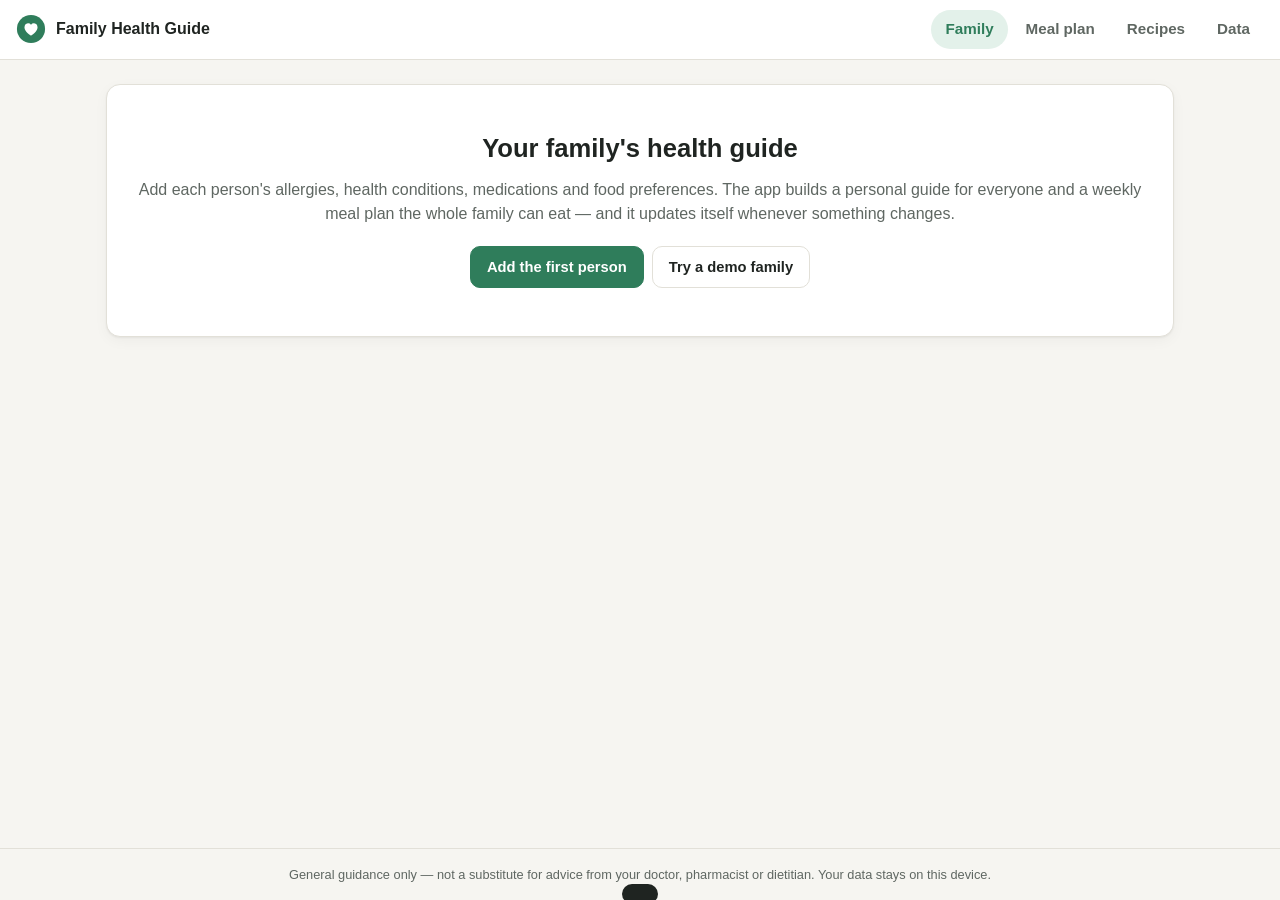
==== family-health/index.html @ 7228b040 "Family Health Guide: add single-file build; explain missing files instead of a giant logo index.html" ====
<!doctype html>
<html lang="en">
<head>
  <meta charset="utf-8">
  <meta name="viewport" content="width=device-width, initial-scale=1">
  <meta name="color-scheme" content="light dark">
  <title>Family Health Guide</title>
  <link rel="icon" href="data:image/svg+xml,%3Csvg xmlns='http://www.w3.org/2000/svg' viewBox='0 0 64 64'%3E%3Ccircle cx='32' cy='32' r='30' fill='%232f7d5b'/%3E%3Cpath d='M32 46s-14-8.5-14-18a8 8 0 0 1 14-5.3A8 8 0 0 1 46 28c0 9.5-14 18-14 18z' fill='%23fff'/%3E%3C/svg%3E">
  <link rel="stylesheet" href="css/styles.css">
</head>
<body>
  <header class="topbar">
    <a class="brand" href="#/">
      <svg viewBox="0 0 64 64" width="30" height="30" aria-hidden="true"><circle cx="32" cy="32" r="30"/><path d="M32 46s-14-8.5-14-18a8 8 0 0 1 14-5.3A8 8 0 0 1 46 28c0 9.5-14 18-14 18z"/></svg>
      <span>Family Health Guide</span>
    </a>
    <nav class="tabs" aria-label="Main">
      <a href="#/" data-tab="family">Family</a>
      <a href="#/plan" data-tab="plan">Meal plan</a>
      <a href="#/recipes" data-tab="recipes">Recipes</a>
      <a href="#/data" data-tab="data">Data</a>
    </nav>
  </header>

  <main id="app" tabindex="-1">
    <p style="max-width:560px;margin:40px auto;font-family:-apple-system,sans-serif;line-height:1.5">
      <strong>The app's files didn't load.</strong> Keep <code>index.html</code> in the same folder as the
      <code>css</code>, <code>js</code> and <code>sample</code> folders, then open it again, or use the single-file
      version, <code>Family-Health-Guide.html</code>, which works on its own.
    </p>
  </main>

  <div id="toast" role="status" aria-live="polite"></div>

  <footer class="footnote">
    General guidance only — not a substitute for advice from your doctor, pharmacist or dietitian.
    Your data stays on this device.
  </footer>

  <script src="js/knowledge.js"></script>
  <script src="js/engine.js"></script>
  <script src="js/store.js"></script>
  <script src="sample/demo-family.js"></script>
  <script src="js/app.js"></script>
</body>
</html>
---- family-health/css/styles.css ----
:root {
  --bg: #f6f5f1;
  --surface: #ffffff;
  --surface-2: #f0efe9;
  --text: #1f2421;
  --muted: #5f6762;
  --line: #e2e0d8;
  --brand: #2f7d5b;
  --brand-ink: #ffffff;
  --brand-soft: #e3f1ea;
  --danger: #b3261e;
  --danger-soft: #fbe9e7;
  --warn: #8a5a00;
  --warn-soft: #fdf3dc;
  --ok: #2f7d5b;
  --ok-soft: #e3f1ea;
  --info: #285a8f;
  --info-soft: #e6eef8;
  --radius: 14px;
  --shadow: 0 1px 2px rgba(0, 0, 0, .05), 0 4px 14px rgba(0, 0, 0, .04);
  font-family: -apple-system, BlinkMacSystemFont, "SF Pro Text", "Segoe UI", Roboto, Helvetica, Arial, sans-serif;
  font-size: 16px;
  line-height: 1.5;
  color: var(--text);
}

@media (prefers-color-scheme: dark) {
  :root {
    --bg: #141715;
    --surface: #1d211f;
    --surface-2: #252a27;
    --text: #e8ece9;
    --muted: #a3aca6;
    --line: #333a36;
    --brand: #5fbf91;
    --brand-ink: #0f1a14;
    --brand-soft: #1f3a2d;
    --danger: #ff8a80;
    --danger-soft: #3d1f1d;
    --warn: #f2c35b;
    --warn-soft: #3a3020;
    --ok: #5fbf91;
    --ok-soft: #1f3a2d;
    --info: #8fbaf0;
    --info-soft: #1e2b3b;
    --shadow: none;
  }
}

* { box-sizing: border-box; }
body { margin: 0; background: var(--bg); min-height: 100vh; display: flex; flex-direction: column; }
main { flex: 1; width: 100%; max-width: 1100px; margin: 0 auto; padding: 24px 16px 48px; outline: none; }
a { color: var(--brand); }
h1, h2, h3 { line-height: 1.25; margin: 0 0 .5em; }
h1 { font-size: 1.75rem; }
h2 { font-size: 1.15rem; }
h3 { font-size: 1rem; }
p { margin: 0 0 .75em; }
ul { margin: 0; padding-left: 1.2em; }
li { margin: .25em 0; }
.muted { color: var(--muted); }
.small { font-size: .875rem; }

/* ---------- top bar ---------- */
.topbar {
  position: sticky; top: 0; z-index: 10;
  display: flex; align-items: center; gap: 16px; flex-wrap: wrap;
  padding: 10px 16px; background: var(--surface); border-bottom: 1px solid var(--line);
}
.brand { display: flex; align-items: center; gap: 10px; text-decoration: none; color: var(--text); font-weight: 700; }
.brand svg { width: 30px; height: 30px; }
.brand svg circle { fill: var(--brand); }
.brand svg path { fill: var(--brand-ink); }
.tabs { display: flex; gap: 4px; margin-left: auto; flex-wrap: wrap; }
.tabs a { padding: 8px 14px; border-radius: 999px; text-decoration: none; color: var(--muted); font-weight: 600; font-size: .95rem; }
.tabs a:hover { background: var(--surface-2); color: var(--text); }
.tabs a.active { background: var(--brand-soft); color: var(--brand); }

.footnote { text-align: center; color: var(--muted); font-size: .8rem; padding: 16px; border-top: 1px solid var(--line); }

/* ---------- building blocks ---------- */
.card { background: var(--surface); border: 1px solid var(--line); border-radius: var(--radius); padding: 20px; box-shadow: var(--shadow); }
.card + .card { margin-top: 16px; }
.grid > .card + .card { margin-top: 0; }
.grid { display: grid; gap: 16px; }
.grid-2 { grid-template-columns: repeat(auto-fit, minmax(300px, 1fr)); }
.grid-3 { grid-template-columns: repeat(auto-fit, minmax(240px, 1fr)); }
.stack > * + * { margin-top: 16px; }
.row { display: flex; gap: 8px; align-items: center; flex-wrap: wrap; }
.spread { display: flex; justify-content: space-between; align-items: flex-start; gap: 12px; flex-wrap: wrap; }

.btn {
  display: inline-flex; align-items: center; gap: 6px; padding: 9px 16px; border-radius: 10px;
  border: 1px solid var(--line); background: var(--surface); color: var(--text);
  font: inherit; font-weight: 600; font-size: .92rem; cursor: pointer; text-decoration: none;
}
.btn:hover { background: var(--surface-2); }
.btn.primary { background: var(--brand); border-color: var(--brand); color: var(--brand-ink); }
.btn.primary:hover { filter: brightness(1.07); }
.btn.danger { color: var(--danger); border-color: var(--danger); }
.btn.small { padding: 5px 10px; font-size: .82rem; }
.btn.ghost { border-color: transparent; background: transparent; }

.badge { display: inline-block; padding: 2px 9px; border-radius: 999px; font-size: .78rem; font-weight: 600; background: var(--surface-2); color: var(--muted); white-space: nowrap; }
.badge.danger { background: var(--danger-soft); color: var(--danger); }
.badge.warn { background: var(--warn-soft); color: var(--warn); }
.badge.ok { background: var(--ok-soft); color: var(--ok); }
.badge.info { background: var(--info-soft); color: var(--info); }

.alert { padding: 12px 14px; border-radius: 10px; border-left: 4px solid; margin: 0 0 10px; display: flex; gap: 10px; align-items: flex-start; justify-content: space-between; }
.alert.danger { background: var(--danger-soft); border-color: var(--danger); }
.alert.warn { background: var(--warn-soft); border-color: var(--warn); }
.alert.info { background: var(--info-soft); border-color: var(--info); }

/* ---------- family ---------- */
.member-card { display: flex; gap: 14px; text-decoration: none; color: inherit; align-items: flex-start; }
.member-card:hover { border-color: var(--brand); }
.avatar { flex: none; width: 48px; height: 48px; border-radius: 50%; display: grid; place-items: center; font-weight: 700; font-size: 1.2rem; color: #fff; }
.avatar.lg { width: 64px; height: 64px; font-size: 1.6rem; }
.member-card > div { min-width: 0; }
.member-card .badges { display: flex; gap: 4px; flex-wrap: wrap; margin-top: 6px; }
.member-card .badge { white-space: normal; }
.add-card { display: grid; place-items: center; border-style: dashed; color: var(--muted); text-decoration: none; min-height: 110px; font-weight: 600; }
.add-card:hover { color: var(--brand); border-color: var(--brand); }

table { width: 100%; border-collapse: collapse; font-size: .92rem; }
th, td { text-align: left; padding: 8px 10px; border-bottom: 1px solid var(--line); vertical-align: top; }
th { font-weight: 600; color: var(--muted); font-size: .82rem; text-transform: uppercase; letter-spacing: .03em; }
.table-wrap { overflow-x: auto; }
.matrix td, .matrix th { text-align: center; }
.matrix td:first-child, .matrix th:first-child { text-align: left; }

/* ---------- guide ---------- */
.guide-head { display: flex; gap: 16px; align-items: center; flex-wrap: wrap; }
.guide-head .meta { flex: 1; min-width: 200px; }
.food-list { list-style: none; padding: 0; }
.food-list li { padding: 8px 0; border-bottom: 1px solid var(--line); }
.food-list li:last-child { border-bottom: 0; }
.food-list .why { display: block; color: var(--muted); font-size: .8rem; }
.food-list li.conflict .text { text-decoration: line-through; color: var(--muted); }
.food-list li.conflict .why { color: var(--danger); }
.card.avoid { border-top: 4px solid var(--danger); }
.card.limit { border-top: 4px solid var(--warn); }
.card.more { border-top: 4px solid var(--ok); }
.targets td:first-child { color: var(--muted); }
.targets td:last-child { font-weight: 600; text-align: right; }
.emergency { border: 2px solid var(--danger); }
.emergency dt { font-size: .75rem; text-transform: uppercase; color: var(--muted); letter-spacing: .04em; margin-top: 8px; }
.emergency dd { margin: 0; font-weight: 600; }
.words { display: flex; flex-wrap: wrap; gap: 4px; margin-top: 4px; }

/* ---------- forms ---------- */
form .section { margin-bottom: 20px; }
fieldset { border: 1px solid var(--line); border-radius: var(--radius); padding: 16px; margin: 0 0 16px; background: var(--surface); }
legend { font-weight: 700; padding: 0 6px; }
label { display: block; font-weight: 600; font-size: .88rem; margin-bottom: 4px; }
.hint { font-weight: 400; color: var(--muted); font-size: .8rem; }
input[type=text], input[type=date], input[type=number], select, textarea {
  width: 100%; padding: 9px 11px; border: 1px solid var(--line); border-radius: 9px;
  background: var(--bg); color: var(--text); font: inherit; font-size: .95rem;
}
input:focus, select:focus, textarea:focus { outline: 2px solid var(--brand); outline-offset: 1px; border-color: transparent; }
textarea { min-height: 76px; resize: vertical; }
.fields { display: grid; gap: 14px; grid-template-columns: repeat(auto-fit, minmax(180px, 1fr)); }
.checks { display: grid; gap: 6px 14px; grid-template-columns: repeat(auto-fit, minmax(210px, 1fr)); }
.checks label { font-weight: 400; display: flex; gap: 8px; align-items: center; font-size: .92rem; margin: 0; }
.checks input { width: 18px; height: 18px; accent-color: var(--brand); }
.allergen-grid { display: grid; gap: 10px; grid-template-columns: repeat(auto-fit, minmax(160px, 1fr)); }
.inline { display: flex; gap: 6px; }
.inline input { min-width: 0; }
.form-actions { position: sticky; bottom: 0; background: var(--bg); padding: 12px 0; display: flex; gap: 8px; justify-content: flex-end; border-top: 1px solid var(--line); }

/* ---------- plan ---------- */
.plan-day { display: grid; grid-template-columns: 110px repeat(3, 1fr); gap: 10px; align-items: stretch; padding: 10px 0; border-bottom: 1px solid var(--line); }
.plan-day .day { font-weight: 700; }
.plan-day .day small { display: block; font-weight: 400; color: var(--muted); }
.meal { background: var(--surface-2); border-radius: 10px; padding: 10px 12px; font-size: .9rem; position: relative; }
.meal .label { font-size: .72rem; text-transform: uppercase; letter-spacing: .04em; color: var(--muted); }
.meal .name { font-weight: 600; margin: 2px 26px 4px 0; }
.meal .reroll { position: absolute; top: 6px; right: 6px; }
.meal details { margin-top: 4px; }
.meal summary { cursor: pointer; font-size: .82rem; }
.meal ul { font-size: .82rem; padding-left: 1em; }
.status-dot { display: inline-block; width: 10px; height: 10px; border-radius: 50%; margin-right: 4px; vertical-align: middle; }
.status-ok { background: var(--ok); }
.status-caution { background: var(--warn); }
.status-swap { background: var(--info); }
.status-no { background: var(--danger); }
.legend { display: flex; gap: 14px; flex-wrap: wrap; font-size: .82rem; color: var(--muted); }
.grocery { columns: 3 200px; }
.grocery li { break-inside: avoid; }
.chip-check { display: inline-flex; gap: 6px; align-items: center; padding: 6px 12px; border: 1px solid var(--line); border-radius: 999px; background: var(--surface); font-weight: 600; font-size: .88rem; cursor: pointer; }
.chip-check input { accent-color: var(--brand); }

.empty { text-align: center; padding: 48px 20px; }
.empty h1 { font-size: 1.6rem; }

#toast { position: fixed; bottom: 20px; left: 50%; transform: translateX(-50%) translateY(120%); background: var(--text); color: var(--bg); padding: 10px 18px; border-radius: 999px; font-weight: 600; font-size: .9rem; transition: transform .25s; z-index: 20; pointer-events: none; }
#toast.show { transform: translateX(-50%) translateY(0); }

@media (max-width: 720px) {
  .plan-day { grid-template-columns: 1fr; }
  .tabs { margin-left: 0; width: 100%; }
  h1 { font-size: 1.4rem; }
}

@media print {
  .topbar, .footnote, .no-print, .btn, #toast, .reroll { display: none !important; }
  body { background: #fff; }
  main { max-width: none; padding: 0; }
  .card { box-shadow: none; break-inside: avoid; }
  :root { --bg: #fff; --surface: #fff; --text: #000; }
}
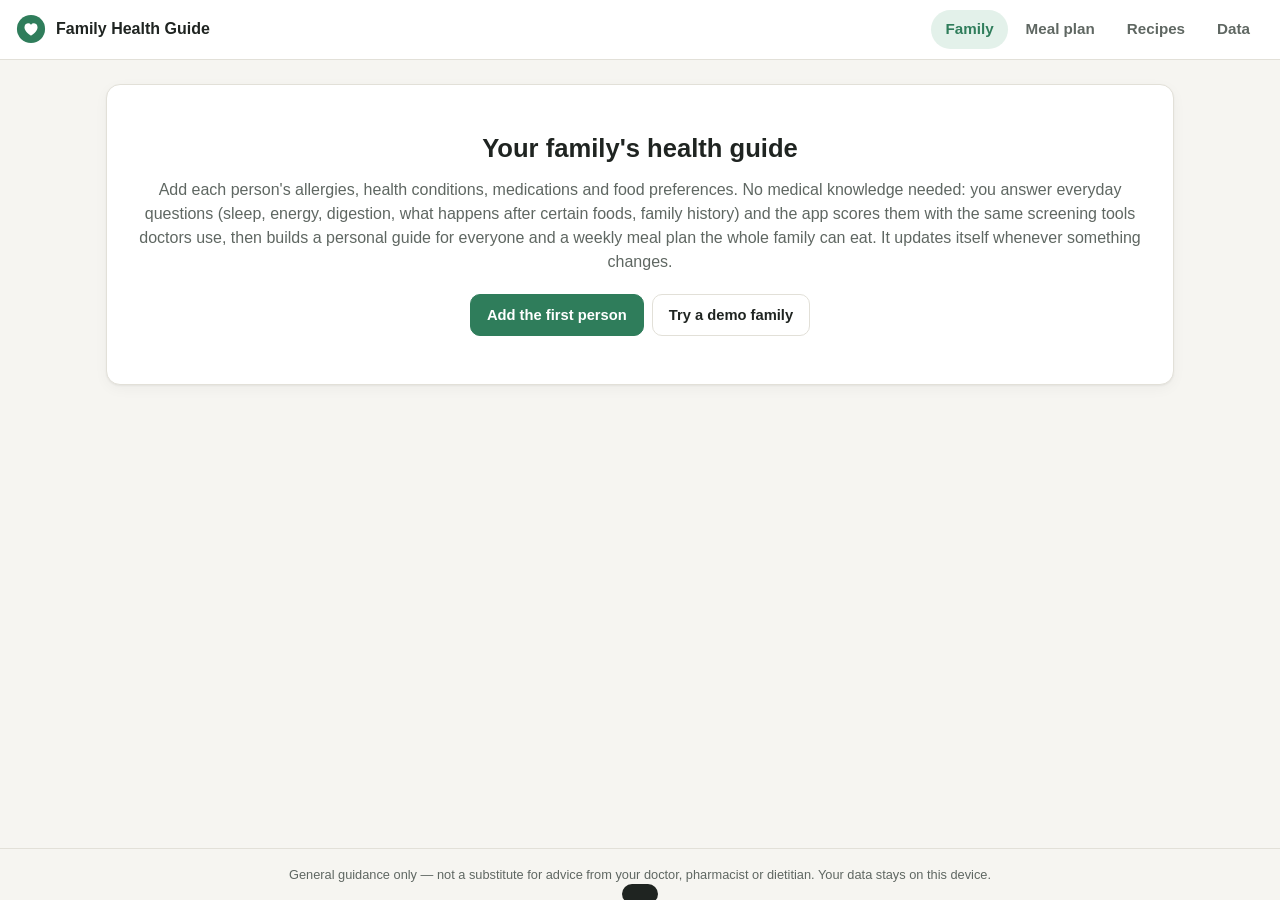
==== commit 3d72bc1f: "Family Health Guide: everyday health questionnaire with evidence-based screening New profiles start " ====
--- a/family-health/index.html
+++ b/family-health/index.html
@@ -39,6 +39,7 @@
 
   <script src="js/knowledge.js"></script>
   <script src="js/engine.js"></script>
+  <script src="js/questionnaire.js"></script>
   <script src="js/store.js"></script>
   <script src="sample/demo-family.js"></script>
   <script src="js/app.js"></script>
--- a/family-health/css/styles.css
+++ b/family-health/css/styles.css
@@ -211,3 +211,32 @@
   .card { box-shadow: none; break-inside: avoid; }
   :root { --bg: #fff; --surface: #fff; --text: #000; }
 }
+
+/* ---------- health check ---------- */
+.cta { border-left: 4px solid var(--brand); }
+ul.plain { list-style: none; padding: 0; }
+ul.plain li { padding: 4px 0; }
+.progress { height: 8px; background: var(--surface-2); border-radius: 999px; overflow: hidden; margin: 10px 0 12px; }
+.progress span { display: block; height: 100%; background: var(--brand); transition: width .3s; }
+.steps { display: flex; gap: 6px; flex-wrap: wrap; margin-bottom: 14px; }
+.step { padding: 5px 11px; border-radius: 999px; font-size: .82rem; text-decoration: none; color: var(--muted); background: var(--surface); border: 1px solid var(--line); }
+.step.current { background: var(--brand); color: var(--brand-ink); border-color: var(--brand); }
+.question { padding: 16px 0; border-top: 1px solid var(--line); }
+.qtext { font-weight: 600; margin-bottom: 6px; }
+.pills { display: flex; flex-wrap: wrap; gap: 8px; }
+.pill { position: relative; margin: 0; font-weight: 400; font-size: .92rem; cursor: pointer; }
+.pill input { position: absolute; opacity: 0; pointer-events: none; }
+.pill span { display: inline-block; padding: 8px 14px; border: 1px solid var(--line); border-radius: 999px; background: var(--bg); }
+.pill input:checked + span { background: var(--brand-soft); border-color: var(--brand); color: var(--brand); font-weight: 600; }
+.pill input:focus-visible + span { outline: 2px solid var(--brand); outline-offset: 2px; }
+.unit { align-self: center; color: var(--muted); font-size: .88rem; white-space: nowrap; }
+.react-grid td { vertical-align: middle; }
+.react-grid td:first-child { font-weight: 600; width: 45%; }
+.finding-group { margin-top: 8px; }
+.finding { margin-top: 10px; border-left: 4px solid var(--line); }
+.finding.danger { border-left-color: var(--danger); }
+.finding.warn { border-left-color: var(--warn); }
+.finding.info { border-left-color: var(--info); }
+.finding ul { margin: 8px 0; }
+.evidence { font-size: .8rem; color: var(--muted); display: flex; flex-wrap: wrap; gap: 6px; align-items: center; }
+@media (max-width: 720px) { .react-grid td:first-child { width: auto; } .react-grid tr { display: grid; } }
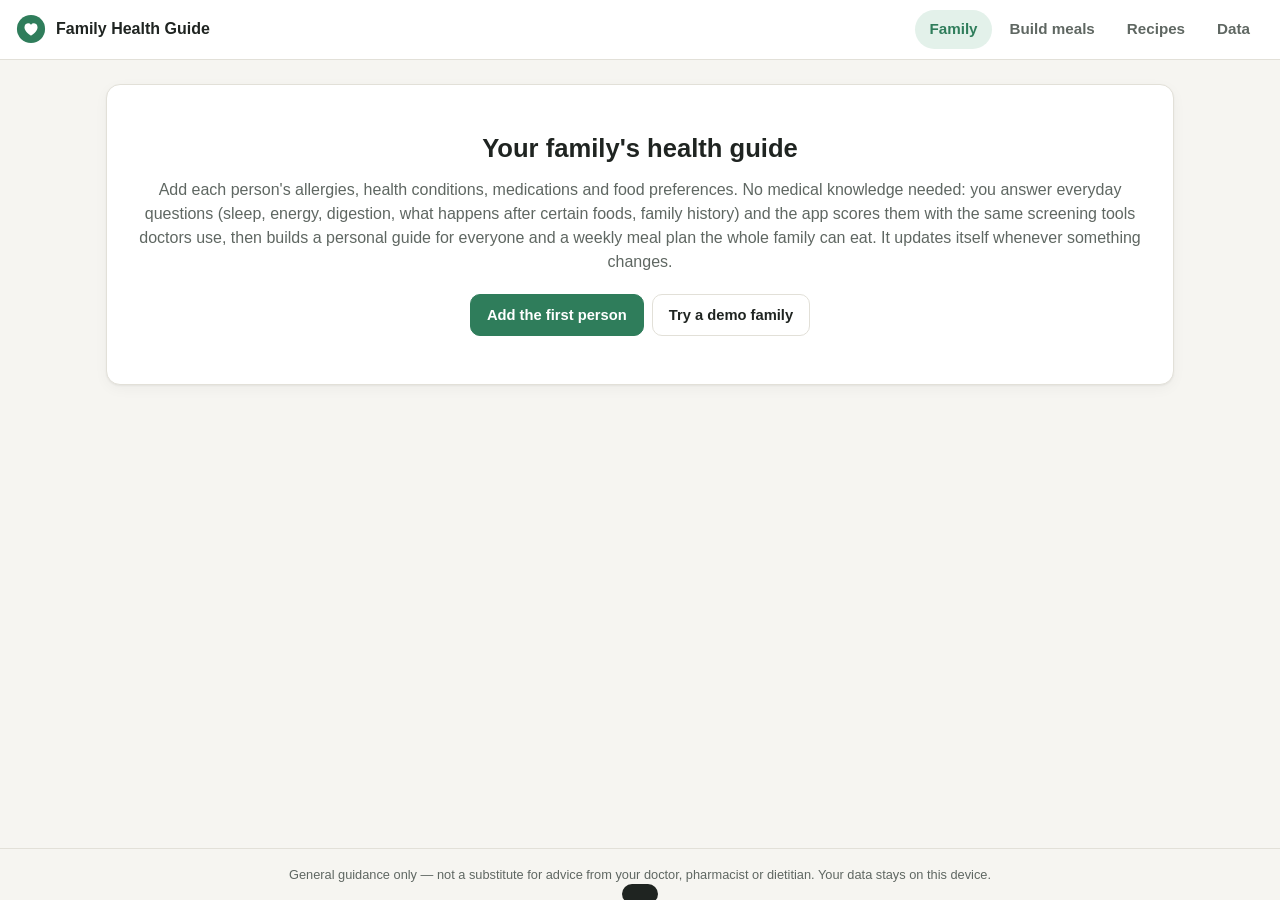
==== commit 88b171bd: "Family Health Guide: trackers, blood tests, records, meal builder and where-to-buy - Questionnaire g" ====
--- a/family-health/index.html
+++ b/family-health/index.html
@@ -16,7 +16,7 @@
     </a>
     <nav class="tabs" aria-label="Main">
       <a href="#/" data-tab="family">Family</a>
-      <a href="#/plan" data-tab="plan">Meal plan</a>
+      <a href="#/plan" data-tab="plan">Build meals</a>
       <a href="#/recipes" data-tab="recipes">Recipes</a>
       <a href="#/data" data-tab="data">Data</a>
     </nav>
@@ -39,7 +39,11 @@
 
   <script src="js/knowledge.js"></script>
   <script src="js/engine.js"></script>
+  <script src="js/labs.js"></script>
   <script src="js/questionnaire.js"></script>
+  <script src="js/foods.js"></script>
+  <script src="js/docs.js"></script>
+  <script src="js/shop.js"></script>
   <script src="js/store.js"></script>
   <script src="sample/demo-family.js"></script>
   <script src="js/app.js"></script>
--- a/family-health/css/styles.css
+++ b/family-health/css/styles.css
@@ -240,3 +240,125 @@
 .finding ul { margin: 8px 0; }
 .evidence { font-size: .8rem; color: var(--muted); display: flex; flex-wrap: wrap; gap: 6px; align-items: center; }
 @media (max-width: 720px) { .react-grid td:first-child { width: auto; } .react-grid tr { display: grid; } }
+
+/* ---------- wearables, labs & records ---------- */
+.import-box, .upload-box { display: flex; gap: 14px; align-items: center; justify-content: space-between; flex-wrap: wrap; padding: 14px 16px; margin: 14px 0; border: 1px dashed var(--line); border-radius: var(--radius); background: var(--bg); }
+.upload-box { display: block; }
+.lab-entry { margin-top: 16px; padding: 16px; border-radius: var(--radius); background: var(--bg); border: 1px solid var(--line); }
+.lab-group { margin-top: 12px; }
+.lab-group > .hint { text-transform: uppercase; letter-spacing: .05em; margin-bottom: 6px; }
+.doc-list { list-style: none; padding: 0; }
+.doc-list li { display: flex; gap: 12px; align-items: center; padding: 10px 0; border-bottom: 1px solid var(--line); }
+.doc-list li > div:nth-child(2) { flex: 1; min-width: 0; }
+.doc-icon { font-size: 1.6rem; }
+
+/* ---------- meal builder ---------- */
+.chip { border: 1px solid var(--line); background: var(--surface); color: var(--text); border-radius: 999px; padding: 7px 14px; font: inherit; font-weight: 600; font-size: .9rem; cursor: pointer; transition: transform .12s, background .12s; }
+.chip:hover { transform: translateY(-1px); }
+.chip.on { background: var(--brand); border-color: var(--brand); color: var(--brand-ink); }
+.builder-controls .row > strong { min-width: 110px; }
+.builder { display: grid; grid-template-columns: minmax(0, 1fr) 340px; gap: 18px; margin-top: 16px; align-items: start; }
+.cat-tabs { display: flex; gap: 8px; flex-wrap: wrap; }
+.cat-tab { display: inline-flex; align-items: center; gap: 6px; padding: 9px 14px; border-radius: 12px; border: 2px solid transparent; background: var(--surface); color: var(--text); font: inherit; font-weight: 700; cursor: pointer; box-shadow: var(--shadow); }
+.cat-tab.on { border-color: var(--cat); background: color-mix(in srgb, var(--cat) 12%, var(--surface)); }
+.cat-emoji { font-size: 1.2rem; }
+.cat-tab .count { background: var(--cat); color: #fff; border-radius: 999px; padding: 0 7px; font-size: .75rem; }
+.food-section { margin-top: 18px; }
+.food-section h2 { display: flex; align-items: center; gap: 8px; margin-bottom: 2px; border-left: 5px solid var(--cat); padding-left: 10px; }
+.food-grid { display: grid; grid-template-columns: repeat(auto-fill, minmax(150px, 1fr)); gap: 10px; }
+.food-card { position: relative; border-radius: 14px; background: var(--surface); border: 1px solid var(--line); box-shadow: var(--shadow); overflow: hidden; transition: transform .15s, box-shadow .15s; }
+.food-card:hover { transform: translateY(-2px); box-shadow: 0 6px 18px rgba(0,0,0,.08); }
+.food-card.picked { border: 2px solid var(--cat); }
+.food-add { all: unset; box-sizing: border-box; display: flex; flex-direction: column; gap: 2px; width: 100%; padding: 12px 12px 10px; cursor: pointer; }
+.food-add:focus-visible { outline: 2px solid var(--brand); outline-offset: -2px; }
+.food-add:disabled { cursor: not-allowed; opacity: .45; }
+.food-emoji { font-size: 2rem; line-height: 1.1; }
+.food-name { font-weight: 700; font-size: .92rem; }
+.food-serving { font-size: .75rem; color: var(--muted); }
+.macros { display: flex; gap: 4px; flex-wrap: wrap; margin-top: 4px; }
+.macros span { font-size: .68rem; font-weight: 600; background: var(--surface-2); border-radius: 6px; padding: 1px 5px; color: var(--muted); }
+.on-plate { margin-top: 4px; font-size: .75rem; font-weight: 700; color: var(--cat); }
+.fit-note { font-size: .72rem; padding: 6px 10px; border-top: 1px solid var(--line); line-height: 1.35; }
+.fit-no .fit-note { color: var(--danger); background: var(--danger-soft); }
+.fit-caution .fit-note { color: var(--warn); background: var(--warn-soft); }
+.shop-link { position: absolute; top: 6px; right: 8px; text-decoration: none; font-size: 1rem; opacity: .7; }
+.shop-link:hover { opacity: 1; }
+.plate-panel { position: sticky; top: 76px; }
+.plate-head { display: flex; justify-content: space-between; align-items: baseline; gap: 8px; flex-wrap: wrap; }
+.plate-wrap { display: flex; align-items: center; justify-content: space-around; gap: 10px; margin: 6px 0; }
+.plate-svg { width: 160px; height: 160px; }
+.plate-svg circle { transition: stroke-dasharray .4s ease, stroke-dashoffset .4s ease; }
+.plate-rim { fill: var(--surface-2); }
+.plate-empty { stroke: var(--line); }
+.plate-center { fill: var(--surface); }
+.plate-kcal { font-size: 22px; font-weight: 800; fill: var(--text); }
+.plate-unit { font-size: 11px; fill: var(--muted); }
+.score { text-align: center; }
+.score-num { font-size: 2.6rem; font-weight: 800; line-height: 1; color: var(--brand); transition: transform .3s; }
+.score.great .score-num { animation: pop .5s ease; }
+.score-label { font-size: .75rem; color: var(--muted); text-transform: uppercase; letter-spacing: .05em; }
+@keyframes pop { 0% { transform: scale(.8); } 60% { transform: scale(1.2); } 100% { transform: scale(1); } }
+.plate-legend { justify-content: center; margin-bottom: 6px; }
+.plate-legend i { display: inline-block; width: 10px; height: 10px; border-radius: 3px; margin-right: 4px; vertical-align: middle; }
+.badges-row { display: flex; gap: 6px; flex-wrap: wrap; justify-content: center; margin: 6px 0 10px; }
+.plate-items { list-style: none; padding: 0; margin: 8px 0 12px; max-height: 230px; overflow: auto; }
+.plate-items li { display: flex; justify-content: space-between; align-items: center; gap: 8px; padding: 6px 0; border-bottom: 1px solid var(--line); font-size: .9rem; }
+.plate-items small { display: block; color: var(--muted); font-size: .72rem; }
+.qty { display: inline-flex; align-items: center; gap: 2px; }
+.bar-row { margin: 8px 0; }
+.bar-label { display: flex; justify-content: space-between; font-size: .8rem; color: var(--muted); }
+.bar { height: 8px; border-radius: 999px; background: var(--surface-2); overflow: hidden; margin-top: 3px; }
+.bar span { display: block; height: 100%; border-radius: 999px; transition: width .35s ease; }
+.bar-good span { background: var(--ok); }
+.bar-low span { background: var(--warn); }
+.bar-over span { background: var(--danger); }
+.plate-actions { display: grid; grid-template-columns: 1fr auto; gap: 8px; margin: 12px 0 8px; }
+.plate-actions .btn { grid-column: 1 / -1; justify-content: center; }
+.btn:disabled { opacity: .5; cursor: not-allowed; }
+#confetti { position: fixed; inset: 0; pointer-events: none; z-index: 30; overflow: hidden; }
+#confetti span { position: absolute; top: -40px; font-size: 1.6rem; animation: fall 1.4s ease-in forwards; }
+@keyframes fall { to { transform: translateY(105vh) rotate(360deg); opacity: .2; } }
+
+/* ---------- my week & shop ---------- */
+.week-day { display: grid; grid-template-columns: 110px 1fr; gap: 10px; padding: 10px 0; border-bottom: 1px solid var(--line); }
+.week-day .day { font-weight: 700; padding-top: 8px; }
+.week-meals { display: grid; grid-template-columns: repeat(auto-fill, minmax(220px, 1fr)); gap: 10px; }
+.week-meal { background: var(--surface-2); border-radius: 10px; padding: 10px 12px; }
+.week-meal .label { font-size: .72rem; text-transform: uppercase; letter-spacing: .04em; color: var(--muted); }
+.week-meal .name { font-weight: 700; }
+.week-empty { display: grid; place-items: center; min-height: 60px; border: 1px dashed var(--line); border-radius: 10px; color: var(--muted); text-decoration: none; font-weight: 600; }
+.week-empty:hover { color: var(--brand); border-color: var(--brand); }
+.grocery.plain li { display: flex; justify-content: space-between; gap: 10px; align-items: center; break-inside: avoid; }
+.grocery.plain label { font-weight: 400; display: flex; gap: 8px; align-items: center; margin: 0; }
+.store-list { list-style: none; padding: 0; margin-top: 10px; }
+.store-list li { display: flex; justify-content: space-between; gap: 10px; padding: 10px 0; border-bottom: 1px solid var(--line); flex-wrap: wrap; }
+.store-meta { text-align: right; font-size: .82rem; }
+.store-meta .dist { display: block; font-weight: 700; font-size: .95rem; }
+.rating-form { display: grid; grid-template-columns: 1fr 1fr; gap: 8px; margin-top: 10px; }
+.rating-form input[name="product"], .rating-form input[name="note"], .rating-form .btn { grid-column: 1 / -1; }
+.stars { color: #e0a100; letter-spacing: 1px; }
+.product-grid { display: grid; grid-template-columns: repeat(auto-fill, minmax(170px, 1fr)); gap: 10px; }
+.product { display: block; text-decoration: none; color: inherit; border: 1px solid var(--line); border-radius: 12px; padding: 10px; background: var(--surface); }
+.product:hover { border-color: var(--brand); }
+.product.conflict { border-color: var(--danger); background: var(--danger-soft); }
+.product img, .product-ph { width: 100%; height: 110px; object-fit: contain; display: grid; place-items: center; font-size: 2.6rem; background: #fff; border-radius: 8px; }
+.product-name { font-weight: 700; font-size: .88rem; margin-top: 6px; }
+.nutri { font-size: .72rem; font-weight: 800; color: #fff; border-radius: 6px; padding: 2px 7px; }
+.nutri-a { background: #038141; } .nutri-b { background: #85bb2f; } .nutri-c { background: #e5a800; } .nutri-d { background: #ee8100; } .nutri-e { background: #e63e11; }
+
+@media (max-width: 900px) {
+  .builder { grid-template-columns: 1fr; }
+  .plate-panel { position: static; }
+  .week-day { grid-template-columns: 1fr; }
+}
+@media (prefers-reduced-motion: reduce) {
+  .food-card, .chip, .plate-svg circle, .bar span { transition: none; }
+}
+.mini-plate { display: none; }
+@media (max-width: 900px) {
+  .plate-panel { order: 0; }
+  .mini-plate { display: flex; gap: 8px; align-items: center; justify-content: center; position: fixed; left: 12px; right: 12px; bottom: 12px; z-index: 15; border: 0; border-radius: 999px; padding: 12px 16px; background: var(--brand); color: var(--brand-ink); font: inherit; font-weight: 600; box-shadow: 0 6px 20px rgba(0,0,0,.25); cursor: pointer; }
+  .mini-plate span { opacity: .85; font-size: .85rem; }
+  main { padding-bottom: 90px; }
+}
+@media (max-width: 900px) { #toast { bottom: 84px; } }
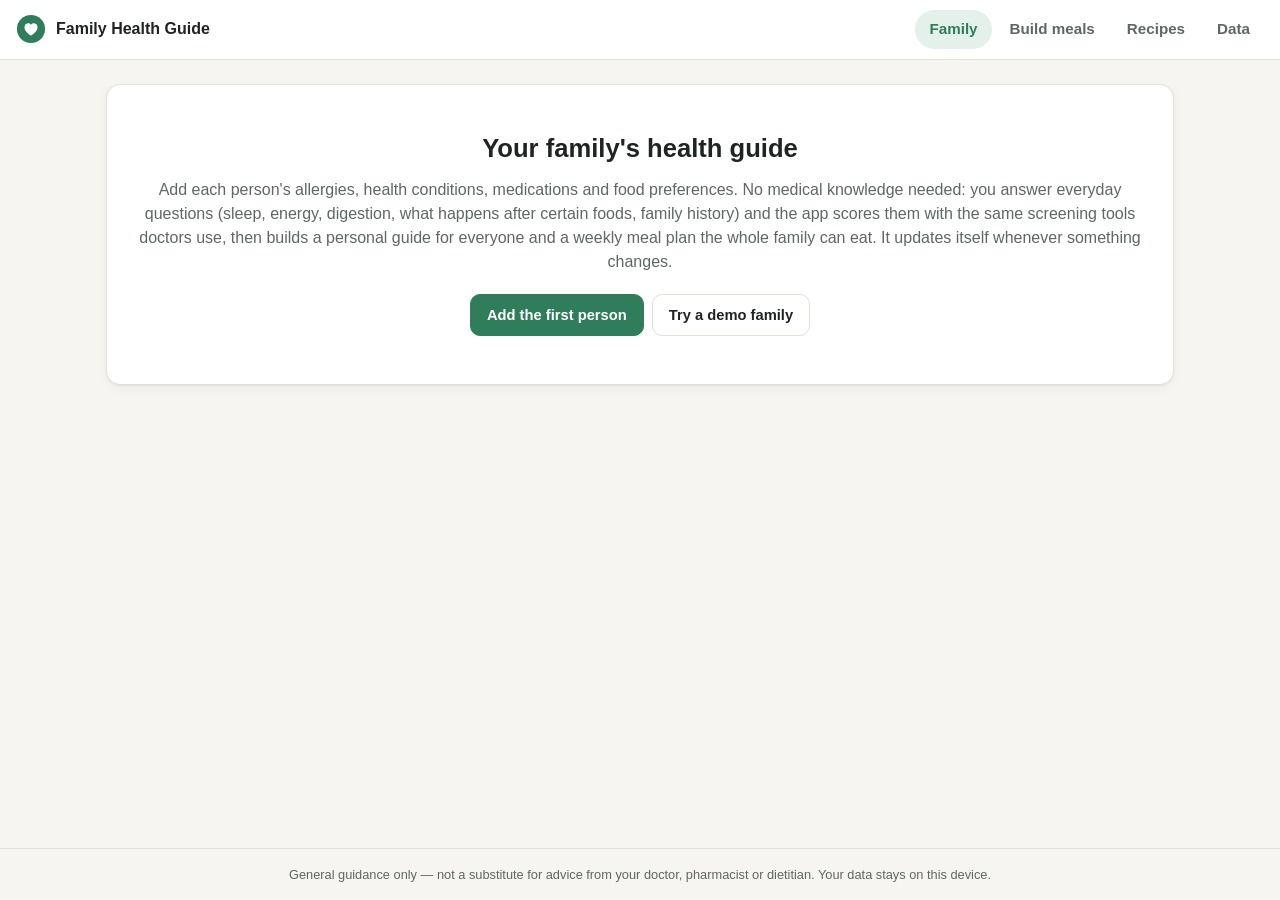
==== commit d952b381: "Family Health Guide: blood tests personalize food, water and steps - Read lab reports: upload a PDF " ====
--- a/family-health/index.html
+++ b/family-health/index.html
@@ -38,10 +38,11 @@
   </footer>
 
   <script src="js/knowledge.js"></script>
+  <script src="js/labs.js"></script>
+  <script src="js/foods.js"></script>
+  <script src="js/personal.js"></script>
   <script src="js/engine.js"></script>
-  <script src="js/labs.js"></script>
   <script src="js/questionnaire.js"></script>
-  <script src="js/foods.js"></script>
   <script src="js/docs.js"></script>
   <script src="js/shop.js"></script>
   <script src="js/store.js"></script>
--- a/family-health/css/styles.css
+++ b/family-health/css/styles.css
@@ -155,7 +155,7 @@
 legend { font-weight: 700; padding: 0 6px; }
 label { display: block; font-weight: 600; font-size: .88rem; margin-bottom: 4px; }
 .hint { font-weight: 400; color: var(--muted); font-size: .8rem; }
-input[type=text], input[type=date], input[type=number], select, textarea {
+input[type=text], input[type=url], input[type=date], input[type=number], select, textarea {
   width: 100%; padding: 9px 11px; border: 1px solid var(--line); border-radius: 9px;
   background: var(--bg); color: var(--text); font: inherit; font-size: .95rem;
 }
@@ -195,8 +195,8 @@
 .empty { text-align: center; padding: 48px 20px; }
 .empty h1 { font-size: 1.6rem; }
 
-#toast { position: fixed; bottom: 20px; left: 50%; transform: translateX(-50%) translateY(120%); background: var(--text); color: var(--bg); padding: 10px 18px; border-radius: 999px; font-weight: 600; font-size: .9rem; transition: transform .25s; z-index: 20; pointer-events: none; }
-#toast.show { transform: translateX(-50%) translateY(0); }
+#toast { position: fixed; bottom: 20px; left: 50%; transform: translateX(-50%) translateY(120%); background: var(--text); color: var(--bg); padding: 10px 18px; border-radius: 999px; font-weight: 600; font-size: .9rem; transition: transform .25s, opacity .25s; opacity: 0; z-index: 20; pointer-events: none; }
+#toast.show { transform: translateX(-50%) translateY(0); opacity: 1; }
 
 @media (max-width: 720px) {
   .plan-day { grid-template-columns: 1fr; }
@@ -347,7 +347,7 @@
 .nutri-a { background: #038141; } .nutri-b { background: #85bb2f; } .nutri-c { background: #e5a800; } .nutri-d { background: #ee8100; } .nutri-e { background: #e63e11; }
 
 @media (max-width: 900px) {
-  .builder { grid-template-columns: 1fr; }
+  .builder { grid-template-columns: minmax(0, 1fr); }
   .plate-panel { position: static; }
   .week-day { grid-template-columns: 1fr; }
 }
@@ -362,3 +362,73 @@
   main { padding-bottom: 90px; }
 }
 @media (max-width: 900px) { #toast { bottom: 84px; } }
+
+/* ---------- links & drop zones ---------- */
+.link-box { padding: 14px 16px; margin: 14px 0; border: 1px dashed var(--line); border-radius: var(--radius); background: var(--bg); }
+.link-head { display: flex; gap: 12px; align-items: flex-start; margin-bottom: 10px; }
+.drop-icon { font-size: 1.6rem; line-height: 1; }
+.link-row { display: flex; gap: 8px; }
+.link-row input { flex: 1; min-width: 0; }
+.link-meta { margin-top: 10px; }
+.drop-zone { transition: border-color .15s, background .15s; }
+.drop-zone.dragging { border-color: var(--brand); border-style: solid; background: var(--brand-soft); }
+
+/* ---------- today: water & steps ---------- */
+.today-grid { display: grid; grid-template-columns: repeat(auto-fit, minmax(280px, 1fr)); gap: 16px; margin-top: 8px; }
+.today-col { display: flex; gap: 14px; align-items: center; }
+.today-col h3 { margin: 0 0 2px; }
+.ring { width: 84px; height: 84px; flex: none; }
+.ring circle { fill: none; stroke-width: 9; stroke-linecap: round; }
+.ring-bg { stroke: var(--line); }
+.ring-fg { transition: stroke-dasharray .4s; }
+.ring-num { font-size: 15px; font-weight: 700; fill: var(--text); }
+.ring-sub { font-size: 10px; fill: var(--muted); }
+.cups { display: flex; flex-wrap: wrap; gap: 2px; margin: 6px 0; }
+.cup { border: 0; background: none; padding: 2px; font-size: 1.1rem; line-height: 1; cursor: pointer; filter: grayscale(1); opacity: .35; border-radius: 6px; min-width: 28px; min-height: 28px; }
+.cup.full { filter: none; opacity: 1; }
+.cup:focus-visible { outline: 2px solid var(--brand); }
+.wk-strip { display: flex; gap: 6px; align-items: flex-end; flex-wrap: wrap; }
+.wk-day { display: grid; gap: 3px; justify-items: center; font-size: .72rem; color: var(--muted); }
+.wk-day.today span { color: var(--brand); font-weight: 700; }
+.wk-day i, .wk-key i { display: inline-block; width: 10px; height: 10px; border-radius: 50%; background: var(--line); }
+.wk-day i.hit-w, .wk-key i.hit-w { background: #3d6fb4; }
+.wk-day i.hit-s, .wk-key i.hit-s { background: #2f7d5b; }
+.wk-key { width: 100%; text-align: right; }
+.why { margin-top: 12px; }
+.why summary { cursor: pointer; color: var(--brand); font-weight: 600; }
+.why h4 { margin: 12px 0 4px; }
+.why ul { margin: 0; padding-left: 20px; }
+
+/* ---------- built around you ---------- */
+.focus-list { display: grid; grid-template-columns: repeat(auto-fit, minmax(300px, 1fr)); gap: 12px; margin-top: 12px; }
+.focus-item { border: 1px solid var(--line); border-radius: var(--radius); padding: 12px 14px; background: var(--bg); }
+.focus-head { display: flex; gap: 10px; align-items: flex-start; }
+.focus-head h3 { margin: 0; }
+.focus-icon { font-size: 1.5rem; line-height: 1; }
+.focus-row { display: grid; gap: 4px; margin-top: 8px; }
+.food-chips { display: flex; flex-wrap: wrap; gap: 4px; }
+.food-chip { font-size: .8rem; padding: 3px 8px; border-radius: 999px; background: var(--brand-soft); white-space: nowrap; }
+
+/* ---------- builder picks ---------- */
+.picks { border: 1px solid var(--line); border-radius: var(--radius); background: var(--surface); padding: 12px; margin-bottom: 14px; }
+.picks-empty { font-size: .9rem; }
+.picks-head { display: flex; flex-wrap: wrap; gap: 8px; align-items: center; margin-bottom: 8px; }
+.picks-why { display: flex; flex-wrap: wrap; gap: 4px; }
+.picks-row { display: flex; gap: 8px; overflow-x: auto; padding-bottom: 4px; scroll-snap-type: x mandatory; }
+.pick { flex: none; width: 132px; display: grid; gap: 2px; text-align: left; padding: 8px 10px; border: 1px solid var(--line); border-radius: 12px; background: var(--bg); color: inherit; font: inherit; cursor: pointer; scroll-snap-align: start; }
+.pick:hover { border-color: var(--brand); }
+.pick small { color: var(--muted); font-size: .72rem; line-height: 1.25; }
+.food-card.for-you { border-color: #d9b44a; }
+.pick-star { position: absolute; top: 6px; right: 34px; color: #c99a1d; font-size: 1rem; z-index: 1; pointer-events: none; }
+.pick-note { font-size: .75rem; padding: 4px 10px 6px; color: var(--ok); line-height: 1.25; }
+
+/* ---------- lab report reader ---------- */
+.reader-box { padding: 14px 16px; margin: 0 0 14px; border: 1px dashed var(--brand); border-radius: var(--radius); background: var(--brand-soft); }
+.reader-box textarea { width: 100%; margin-top: 8px; }
+.reader-status, .reader-note { margin-top: 6px; }
+.reader-note .btn { margin-left: 6px; }
+.warn-text { color: var(--warn); }
+input.prefilled { border-color: var(--brand); background: var(--brand-soft); }
+.flash { border: 2px solid var(--brand); margin-bottom: 14px; }
+.flash h3 { margin-top: 0; }
+.builder-foods { min-width: 0; }
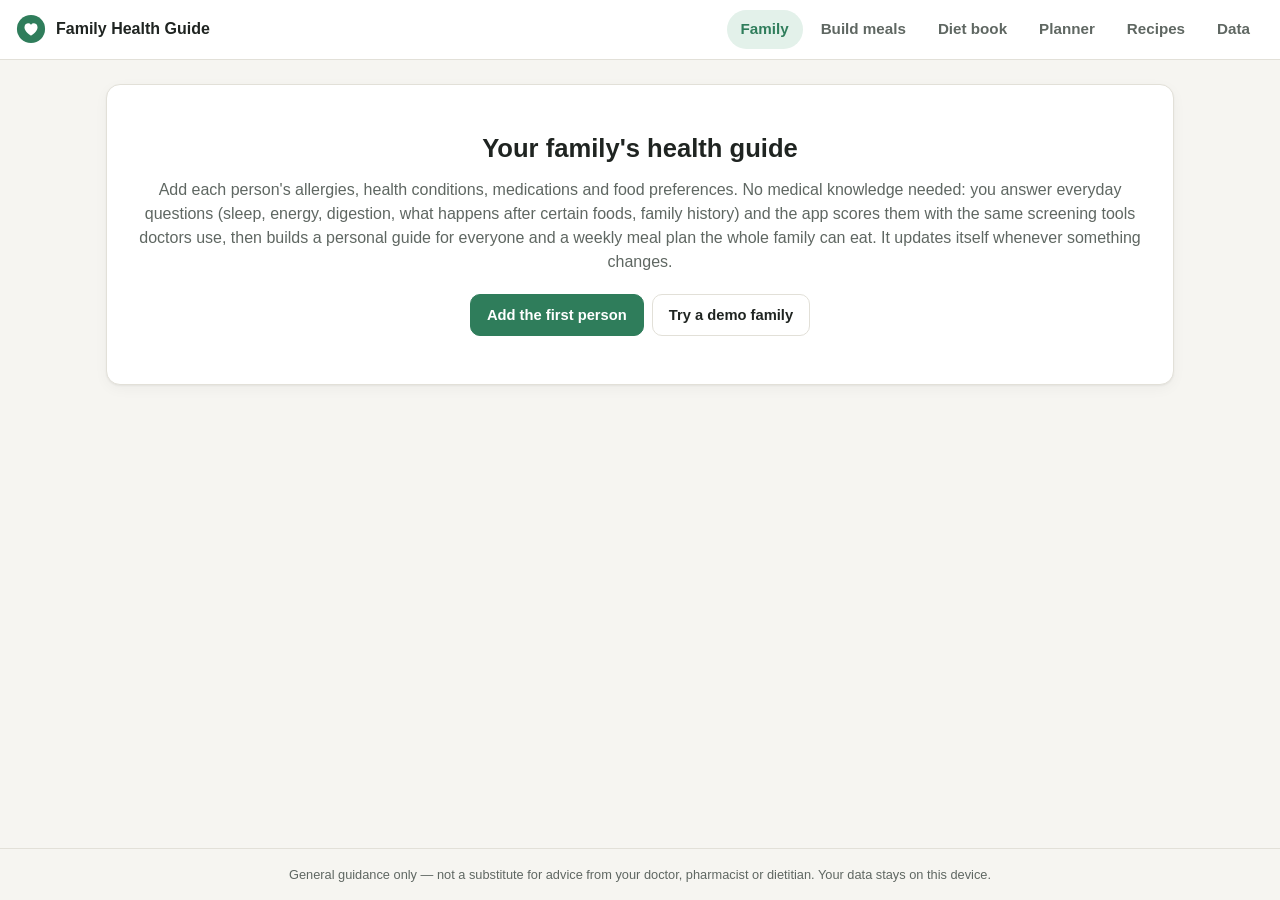
==== commit 4cdf11bd: "Family Health Guide: diet book, workout splits, meal planner - Diet Book tab: per-person daily amoun" ====
--- a/family-health/index.html
+++ b/family-health/index.html
@@ -17,6 +17,8 @@
     <nav class="tabs" aria-label="Main">
       <a href="#/" data-tab="family">Family</a>
       <a href="#/plan" data-tab="plan">Build meals</a>
+      <a href="#/book" data-tab="book">Diet book</a>
+      <a href="#/planner" data-tab="planner">Planner</a>
       <a href="#/recipes" data-tab="recipes">Recipes</a>
       <a href="#/data" data-tab="data">Data</a>
     </nav>
@@ -43,6 +45,9 @@
   <script src="js/personal.js"></script>
   <script src="js/engine.js"></script>
   <script src="js/questionnaire.js"></script>
+  <script src="js/dietbook.js"></script>
+  <script src="js/workout.js"></script>
+  <script src="js/planner.js"></script>
   <script src="js/docs.js"></script>
   <script src="js/shop.js"></script>
   <script src="js/store.js"></script>
--- a/family-health/css/styles.css
+++ b/family-health/css/styles.css
@@ -432,3 +432,68 @@
 .flash { border: 2px solid var(--brand); margin-bottom: 14px; }
 .flash h3 { margin-top: 0; }
 .builder-foods { min-width: 0; }
+
+/* ---------- diet book ---------- */
+.book-cover { background: linear-gradient(135deg, var(--brand-soft), var(--surface) 70%); }
+.book-kicker { text-transform: uppercase; letter-spacing: .12em; font-size: .75rem; font-weight: 700; color: var(--brand); }
+.book-cover h1 { margin: 4px 0 10px; font-size: 2rem; }
+.book-basis { margin: 12px 0 6px; }
+.book-form { margin-top: 10px; }
+.book-tiles { display: grid; grid-template-columns: repeat(auto-fill, minmax(150px, 1fr)); gap: 10px; }
+.book-tile { display: grid; gap: 2px; padding: 12px; border-radius: var(--radius); background: var(--surface); border: 1px solid var(--line); border-top: 4px solid var(--c); text-decoration: none; color: var(--text); box-shadow: var(--shadow); }
+.book-tile:hover { border-color: var(--c); }
+.tile-emoji { font-size: 1.5rem; }
+.tile-title { font-size: .8rem; color: var(--muted); font-weight: 600; }
+.book-chapter { border-left: 5px solid var(--c, var(--brand)); scroll-margin-top: 80px; }
+.chapter-head { display: flex; gap: 12px; align-items: center; margin-bottom: 8px; }
+.chapter-head h2 { margin: 0; }
+.chapter-no { width: 28px; height: 28px; border-radius: 50%; background: var(--c, var(--brand)); color: #fff; display: grid; place-items: center; font-weight: 700; font-size: .85rem; flex: none; }
+.chapter-emoji { font-size: 2rem; }
+.chapter-amount { font-size: 1.35rem; font-weight: 800; color: var(--c, var(--brand)); }
+.chapter-detail { margin: 0 0 10px; }
+.chapter-grid { display: grid; grid-template-columns: repeat(auto-fit, minmax(240px, 1fr)); gap: 4px 18px; }
+.chapter-grid ul { margin-top: 0; }
+ul.good li::marker { content: '✓  '; color: var(--ok); }
+ul.bad li::marker { content: '–  '; color: var(--danger); }
+.facts li { margin-bottom: 6px; }
+.for-you-box { background: var(--warn-soft); border-radius: 10px; padding: 10px 12px; margin: 10px 0; display: grid; gap: 4px; font-size: .92rem; }
+.ref-table td, .ref-table th { white-space: nowrap; font-size: .85rem; }
+.fit-prefs { display: grid; gap: 6px; margin: 10px 0; }
+.week-grid { display: grid; grid-template-columns: repeat(auto-fill, minmax(150px, 1fr)); gap: 8px; margin: 10px 0; }
+.wk-card { border: 1px solid var(--line); border-radius: 12px; padding: 10px; background: var(--bg); font-size: .85rem; }
+.wk-card ul { margin: 6px 0 0; padding-left: 16px; }
+.wk-top { display: flex; justify-content: space-between; }
+.wk-title { font-weight: 700; margin-top: 2px; }
+.wk-strength { border-top: 4px solid #c0603a; }
+.wk-cardio, .wk-walk, .wk-vigorous { border-top: 4px solid #3d6fb4; }
+.wk-rest { opacity: .75; border-top: 4px solid var(--line); }
+
+/* ---------- planner ---------- */
+.planner { display: grid; grid-template-columns: minmax(0, 1.2fr) minmax(0, 1fr); gap: 16px; align-items: start; }
+.planner-left, .planner-right { display: grid; gap: 16px; min-width: 0; }
+.planner .row { margin-bottom: 6px; }
+.ing-list { display: grid; gap: 6px; margin-top: 10px; max-height: 640px; overflow-y: auto; }
+.ing { display: flex; gap: 10px; align-items: center; padding: 8px 10px; border: 1px solid var(--line); border-radius: 12px; background: var(--surface); }
+.ing-emoji { font-size: 1.5rem; }
+.ing-main { flex: 1; min-width: 0; }
+.ing-name { font-weight: 600; }
+.ing-actions { display: flex; gap: 4px; }
+.ing-btn { border: 1px solid var(--line); background: var(--bg); border-radius: 10px; width: 36px; height: 36px; cursor: pointer; filter: grayscale(1); opacity: .55; font-size: 1rem; }
+.ing-btn.on { filter: none; opacity: 1; border-color: var(--brand); background: var(--brand-soft); }
+.ing-btn:disabled { cursor: not-allowed; opacity: .25; }
+.ing-love { border-color: #e8a0a0; }
+.ing-no, .ing-blocked { opacity: .6; }
+.fit-no-text { color: var(--danger); }
+.add-ing { margin-top: 10px; }
+.add-ing summary, .ai-key summary { cursor: pointer; color: var(--brand); font-weight: 600; }
+.span-all { grid-column: 1 / -1; }
+.btn.ai-btn { background: linear-gradient(90deg, #8a4fb0, #3d6fb4); color: #fff; border: 0; }
+.btn.ai-btn:disabled { opacity: .7; }
+.pl-day { border-top: 1px solid var(--line); padding-top: 8px; margin-top: 8px; }
+.pl-meal { padding: 6px 0; }
+.pl-meal summary { cursor: pointer; }
+.shop-list { columns: 2; column-gap: 20px; }
+.shop-list li.have { opacity: .55; text-decoration: line-through; }
+@media (max-width: 900px) { .planner { grid-template-columns: minmax(0, 1fr); } .shop-list { columns: 1; } }
+@media (max-width: 720px) { .tabs { flex-wrap: nowrap; overflow-x: auto; } .tabs a { white-space: nowrap; } .book-cover h1 { font-size: 1.5rem; } }
+@media print { .book-chapter { break-inside: avoid-page; border-left-width: 3px; } .book-tiles { display: none; } }
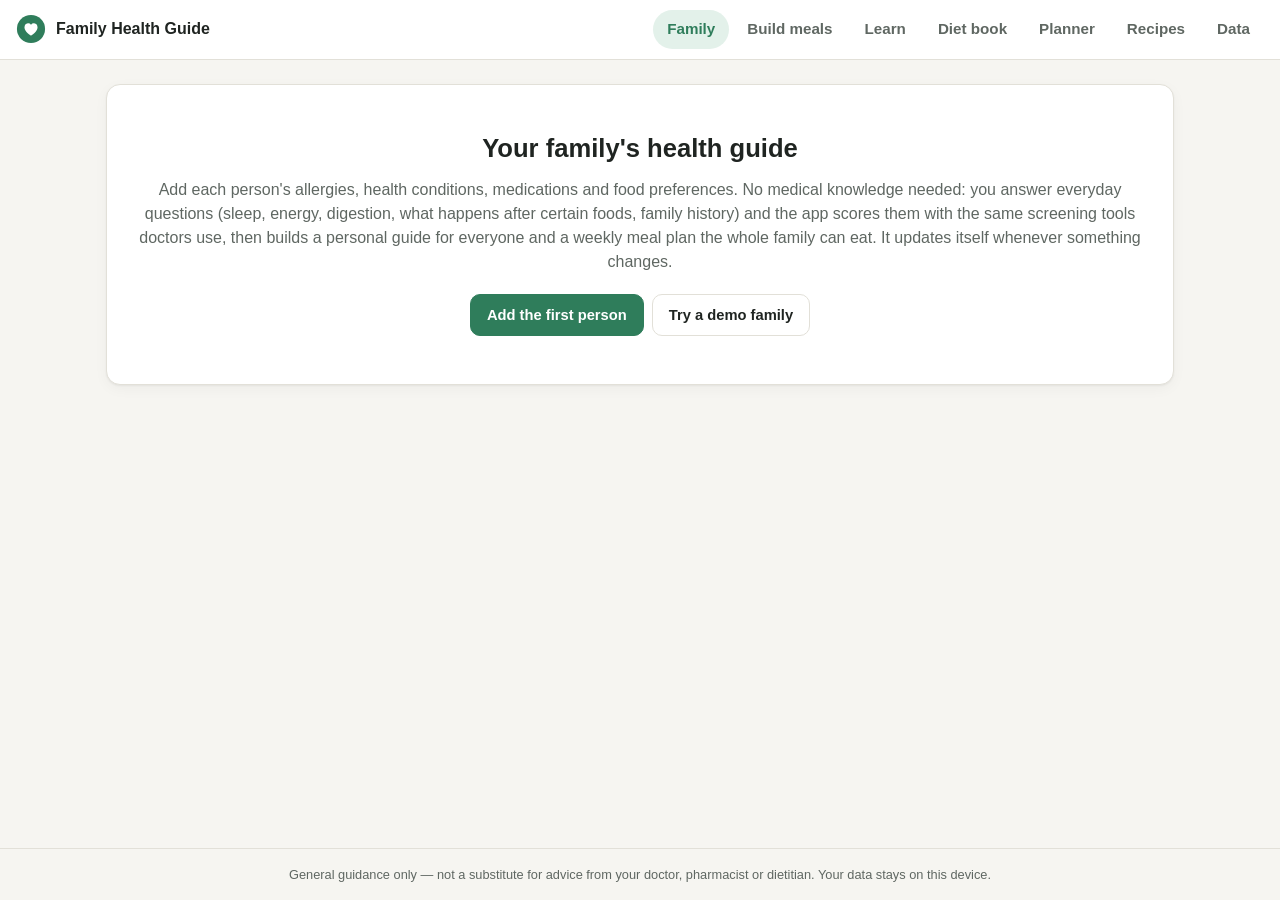
==== commit dcfc7a73: "Family Health Guide: Learn tab and what each nutrient does - nutrition.js: plain-language 'what it d" ====
--- a/family-health/index.html
+++ b/family-health/index.html
@@ -17,6 +17,7 @@
     <nav class="tabs" aria-label="Main">
       <a href="#/" data-tab="family">Family</a>
       <a href="#/plan" data-tab="plan">Build meals</a>
+      <a href="#/learn" data-tab="learn">Learn</a>
       <a href="#/book" data-tab="book">Diet book</a>
       <a href="#/planner" data-tab="planner">Planner</a>
       <a href="#/recipes" data-tab="recipes">Recipes</a>
@@ -42,6 +43,7 @@
   <script src="js/knowledge.js"></script>
   <script src="js/labs.js"></script>
   <script src="js/foods.js"></script>
+  <script src="js/nutrition.js"></script>
   <script src="js/personal.js"></script>
   <script src="js/engine.js"></script>
   <script src="js/questionnaire.js"></script>
--- a/family-health/css/styles.css
+++ b/family-health/css/styles.css
@@ -497,3 +497,78 @@
 @media (max-width: 900px) { .planner { grid-template-columns: minmax(0, 1fr); } .shop-list { columns: 1; } }
 @media (max-width: 720px) { .tabs { flex-wrap: nowrap; overflow-x: auto; } .tabs a { white-space: nowrap; } .book-cover h1 { font-size: 1.5rem; } }
 @media print { .book-chapter { break-inside: avoid-page; border-left-width: 3px; } .book-tiles { display: none; } }
+
+/* ---------- nutrition score ---------- */
+.nscore { display: grid; gap: 8px; justify-items: center; }
+.score-people { display: flex; flex-wrap: wrap; gap: 4px; justify-content: center; }
+.sp { border: 1px solid var(--line); background: var(--surface); color: var(--text); border-radius: 999px; padding: 3px 9px; font: inherit; font-size: .78rem; cursor: pointer; }
+.sp.on { border-color: var(--brand); background: var(--brand-soft); }
+.sp b { margin-left: 2px; }
+.nbars { display: grid; gap: 4px; margin: 10px 0; }
+.nbars-head { margin-top: 6px; }
+.nbar { display: grid; grid-template-columns: 92px 1fr 96px; gap: 8px; align-items: center; font-size: .8rem; }
+.nbar.key .nbar-label { font-weight: 700; }
+.nbar-track { height: 8px; border-radius: 99px; background: var(--surface-2); overflow: hidden; }
+.nbar-track span { display: block; height: 100%; border-radius: 99px; }
+.nb-good span { background: var(--ok); } .nb-mid span { background: #d9a92b; } .nb-low span { background: #d9735a; } .nb-over span { background: var(--danger); }
+.nbar-val { text-align: right; color: var(--muted); font-variant-numeric: tabular-nums; }
+.gaps { display: grid; gap: 6px; margin: 8px 0; }
+.gap { font-size: .82rem; background: var(--surface-2); border-radius: 10px; padding: 8px 10px; display: grid; gap: 6px; }
+.gap.over { background: var(--danger-soft); color: var(--danger); }
+.gap-adds { display: flex; flex-wrap: wrap; gap: 4px; }
+.small-chip { font-size: .75rem; padding: 3px 8px; }
+.small-chip small { color: var(--muted); }
+.macro-box { margin: 6px 0; }
+.macro-box summary { cursor: pointer; font-size: .85rem; color: var(--brand); font-weight: 600; }
+.grade { font-weight: 800; color: #fff !important; }
+.grade.g-A { background: #2f7d5b !important; } .grade.g-B { background: #6a9a3a !important; } .grade.g-C { background: #c79a1f !important; } .grade.g-D { background: #d0743c !important; } .grade.g-E { background: #b3261e !important; } .grade.g-\? { background: var(--muted) !important; }
+.sp.g-A b { color: #2f7d5b; } .sp.g-B b { color: #6a9a3a; } .sp.g-C b { color: #b08516; } .sp.g-D b, .sp.g-E b { color: #c0603a; }
+.day-scores { display: flex; flex-wrap: wrap; gap: 3px; margin-top: 6px; font-weight: 400; }
+
+/* ---------- learn & nutrient info ---------- */
+.info-box { display: grid; grid-template-columns: repeat(auto-fit, minmax(240px, 1fr)); gap: 6px 16px; background: var(--surface-2); border-radius: 12px; padding: 10px 14px; margin: 8px 0; font-size: .92rem; }
+.info-box p { margin: 2px 0 0; }
+.info-box > a { grid-column: 1 / -1; }
+.info-mini { display: grid; gap: 2px; font-size: .78rem; color: var(--muted); margin-top: 3px; font-weight: 400; line-height: 1.35; }
+.learn-grid { display: grid; grid-template-columns: repeat(auto-fill, minmax(230px, 1fr)); gap: 10px; }
+.learn-card { display: block; padding: 12px; border: 1px solid var(--line); border-radius: 12px; text-decoration: none; color: var(--text); background: var(--surface); }
+.learn-card:hover { border-color: var(--brand); }
+.learn-card.limit { border-left: 4px solid var(--warn); }
+.learn-card p { margin: 6px 0 0; color: var(--muted); }
+.learn-foods { display: grid; grid-template-columns: repeat(auto-fill, minmax(280px, 1fr)); gap: 8px; }
+.learn-food { display: grid; grid-template-columns: auto 1fr auto; gap: 10px; align-items: center; padding: 8px 10px; border: 1px solid var(--line); border-radius: 12px; text-decoration: none; color: var(--text); }
+.learn-food .food-emoji { font-size: 1.6rem; }
+.learn-food span span { display: block; }
+.grade-pill { display: inline-grid; place-items: center; width: 28px; height: 28px; border-radius: 8px; color: #fff; font-weight: 800; }
+.grade-pill.big { width: 40px; height: 40px; font-size: 1.3rem; }
+.grade-pill.g-A { background: #2f7d5b; } .grade-pill.g-B { background: #6a9a3a; } .grade-pill.g-C { background: #c79a1f; } .grade-pill.g-D { background: #d0743c; } .grade-pill.g-E { background: #b3261e; } .grade-pill.g-\? { background: var(--muted); }
+.food-hero { display: flex; gap: 18px; align-items: flex-start; }
+.hero-emoji { font-size: 4rem; line-height: 1; }
+.food-hero h1 { margin: 0; }
+.macro-line { display: flex; flex-wrap: wrap; gap: 14px; margin: 10px 0; }
+.label-rows { display: grid; gap: 2px; }
+.label-row { border-bottom: 1px solid var(--line); }
+.label-row summary { display: grid; grid-template-columns: 120px 80px 1fr 48px 104px; gap: 10px; align-items: center; padding: 8px 2px; cursor: pointer; list-style: none; font-size: .92rem; }
+.label-row summary::-webkit-details-marker { display: none; }
+.lr-name { font-weight: 600; }
+.lr-amt, .lr-pct { font-variant-numeric: tabular-nums; }
+.lr-pct { text-align: right; color: var(--muted); }
+.lr-bar { height: 8px; border-radius: 99px; background: var(--surface-2); overflow: hidden; }
+.lr-bar span { display: block; height: 100%; background: var(--ok); border-radius: 99px; }
+.label-row.limit .lr-bar span, .lr-bar.over span { background: var(--warn); }
+.rank-list { display: grid; gap: 4px; }
+.rank { display: grid; grid-template-columns: 1fr 160px 130px; gap: 10px; align-items: center; padding: 6px 4px; text-decoration: none; color: var(--text); border-bottom: 1px solid var(--line); font-size: .92rem; }
+.rank .lr-pct { text-align: right; }
+.info-link { position: absolute; top: 6px; right: 30px; text-decoration: none; font-size: .95rem; color: var(--muted); }
+.food-card .pick-star { right: 52px; }
+.nbar-label { color: var(--text); text-decoration: none; }
+.nbar-label:hover { text-decoration: underline; }
+.gap-why { display: block; color: var(--muted); font-size: .76rem; margin-top: 2px; }
+.gap.over .gap-why { color: inherit; opacity: .85; }
+@media (max-width: 640px) {
+  .label-row summary { grid-template-columns: 1fr auto 44px; }
+  .label-row summary .lr-bar, .label-row summary .badge { display: none; }
+  .rank { grid-template-columns: 1fr 110px; }
+  .rank .lr-bar { display: none; }
+  .food-hero { flex-direction: column; }
+}
